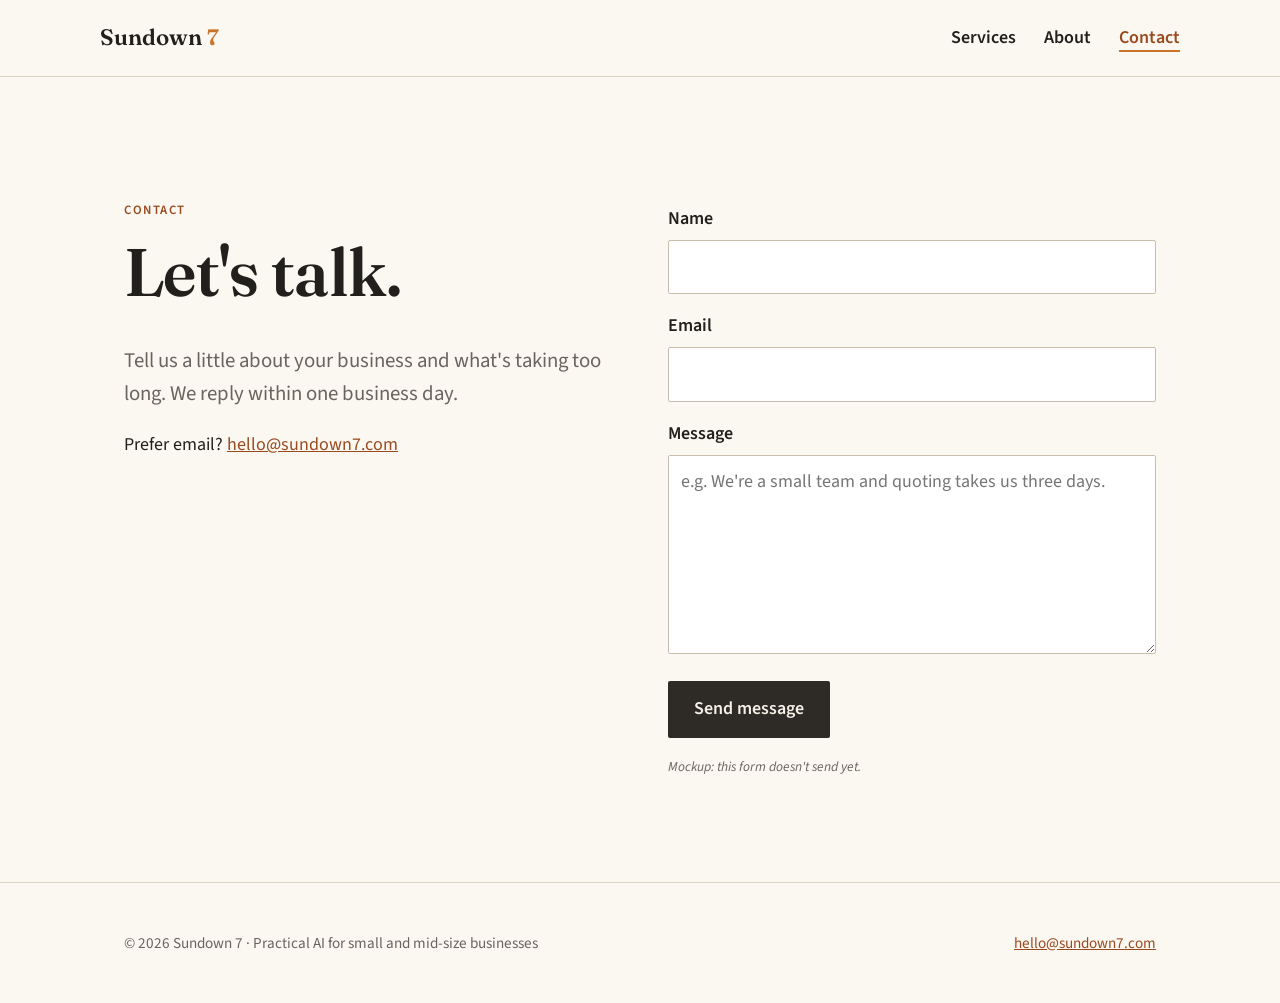
==== contact.html @ cc7113cd "Sundown 7 site" ====
<!doctype html><html lang="en"><head><meta charset="utf-8"><meta name="viewport" content="width=device-width,initial-scale=1"><title>Contact — Sundown 7</title><meta name="description" content="Sundown 7 helps small and mid-size businesses put AI to work on real, everyday tasks."><link rel="stylesheet" href="styles.css"></head><body>
<header><div class="wrap nav"><a class="logo" href="index.html">Sundown <span>7</span></a><nav><ul><li><a href="services.html">Services</a></li><li><a href="about.html">About</a></li><li><a href="contact.html" aria-current="page">Contact</a></li></ul></nav></div></header>
<main><section class="hero"><div class="wrap two"><div><p class="eyebrow">Contact</p><h1>Let's talk.</h1><p class="lede">Tell us a little about your business and what's taking too long. We reply within one business day.</p><p>Prefer email? <a href="mailto:hello@sundown7.com">hello@sundown7.com</a></p></div>
<form action="#" method="post"><label for="n">Name</label><input id="n" name="name" required autocomplete="name"><label for="e">Email</label><input id="e" type="email" name="email" required autocomplete="email"><label for="m">Message</label><textarea id="m" name="message" rows="6" required placeholder="e.g. We're a small team and quoting takes us three days."></textarea><p><button class="btn" type="submit">Send message</button></p><p class="note">Mockup: this form doesn't send yet.</p></form></div></section></main>
<footer><div class="wrap"><div>© 2026 Sundown 7 · Practical AI for small and mid-size businesses</div><div><a href="mailto:hello@sundown7.com">hello@sundown7.com</a></div></div></footer></body></html>
---- styles.css ----
@import url('https://fonts.googleapis.com/css2?family=Fraunces:opsz,wght@9..144,400;9..144,600&family=Source+Sans+3:wght@400;600&display=swap');
:root{--ink:#22201d;--char:#2e2b27;--cream:#f6f1e7;--paper:#fbf8f2;--amber:#c8742b;--rust:#9a4a1f;--muted:#6b645a;--line:#ddd3c2}
*{box-sizing:border-box}
body{margin:0;background:var(--paper);color:var(--ink);font:18px/1.6 "Source Sans 3",Georgia,sans-serif}
h1,h2,h3{font-family:Fraunces,Georgia,serif;font-weight:600;line-height:1.15;margin:0 0 .5em;letter-spacing:-.01em}
h1{font-size:clamp(2.4rem,6vw,4.2rem)}h2{font-size:clamp(1.7rem,3.5vw,2.4rem)}h3{font-size:1.3rem}
a{color:var(--rust)}
.wrap{max-width:1080px;margin:0 auto;padding:0 24px}
header{border-bottom:1px solid var(--line);background:var(--paper)}
.nav{display:flex;justify-content:space-between;align-items:center;padding:20px 0;flex-wrap:wrap;gap:12px}
.logo{font-family:Fraunces,serif;font-size:1.4rem;font-weight:600;color:var(--ink);text-decoration:none}
.logo span{color:var(--amber)}
.nav ul{list-style:none;display:flex;gap:28px;margin:0;padding:0}
.nav ul a{color:var(--ink);text-decoration:none;font-weight:600}
.nav ul a:hover,.nav ul a[aria-current]{color:var(--rust);border-bottom:2px solid var(--amber)}
.hero{padding:110px 0 90px}
.hero p.lede{font-size:1.3rem;max-width:36em;color:var(--muted)}
.eyebrow{text-transform:uppercase;letter-spacing:.12em;font-size:.8rem;font-weight:600;color:var(--rust);margin-bottom:1em}
.btn{display:inline-block;background:var(--char);color:var(--cream);padding:14px 26px;text-decoration:none;font-weight:600;border-radius:2px;border:0;font:inherit;font-weight:600;cursor:pointer}
.btn:hover{background:var(--rust)}
.btn.ghost{background:none;color:var(--ink);border-bottom:2px solid var(--amber);padding:14px 4px;margin-left:16px}
section{padding:80px 0}
.band{background:var(--cream);border-top:1px solid var(--line);border-bottom:1px solid var(--line)}
.grid{display:grid;grid-template-columns:repeat(auto-fit,minmax(230px,1fr));gap:40px}
.num{font-family:Fraunces,serif;color:var(--amber);font-size:1rem;display:block;margin-bottom:.4em}
.svc{display:grid;grid-template-columns:1fr 1.4fr;gap:48px;padding:56px 0;border-top:1px solid var(--line)}
.svc ul{padding-left:1.1em}.svc li{margin-bottom:.4em}
.meta{color:var(--muted);font-size:.95rem}
.two{display:grid;grid-template-columns:1fr 1fr;gap:56px}
.dark{background:var(--char);color:var(--cream)}.dark a{color:#e9a462}
.dark .btn{background:var(--amber);color:var(--ink)}
form label{display:block;font-weight:600;margin:18px 0 6px}
input,textarea{width:100%;padding:12px;border:1px solid #c9bea9;background:#fff;font:inherit;border-radius:2px}
input:focus,textarea:focus{outline:2px solid var(--amber);border-color:var(--amber)}
footer{padding:48px 0;color:var(--muted);font-size:.95rem;border-top:1px solid var(--line)}
footer .wrap{display:flex;justify-content:space-between;flex-wrap:wrap;gap:16px}
.note{font-size:.85rem;color:var(--muted);font-style:italic}
@media(max-width:720px){.svc,.two{grid-template-columns:1fr;gap:16px}.hero{padding:64px 0}section{padding:56px 0}.nav ul{gap:18px}.btn.ghost{margin-left:0;display:block}}
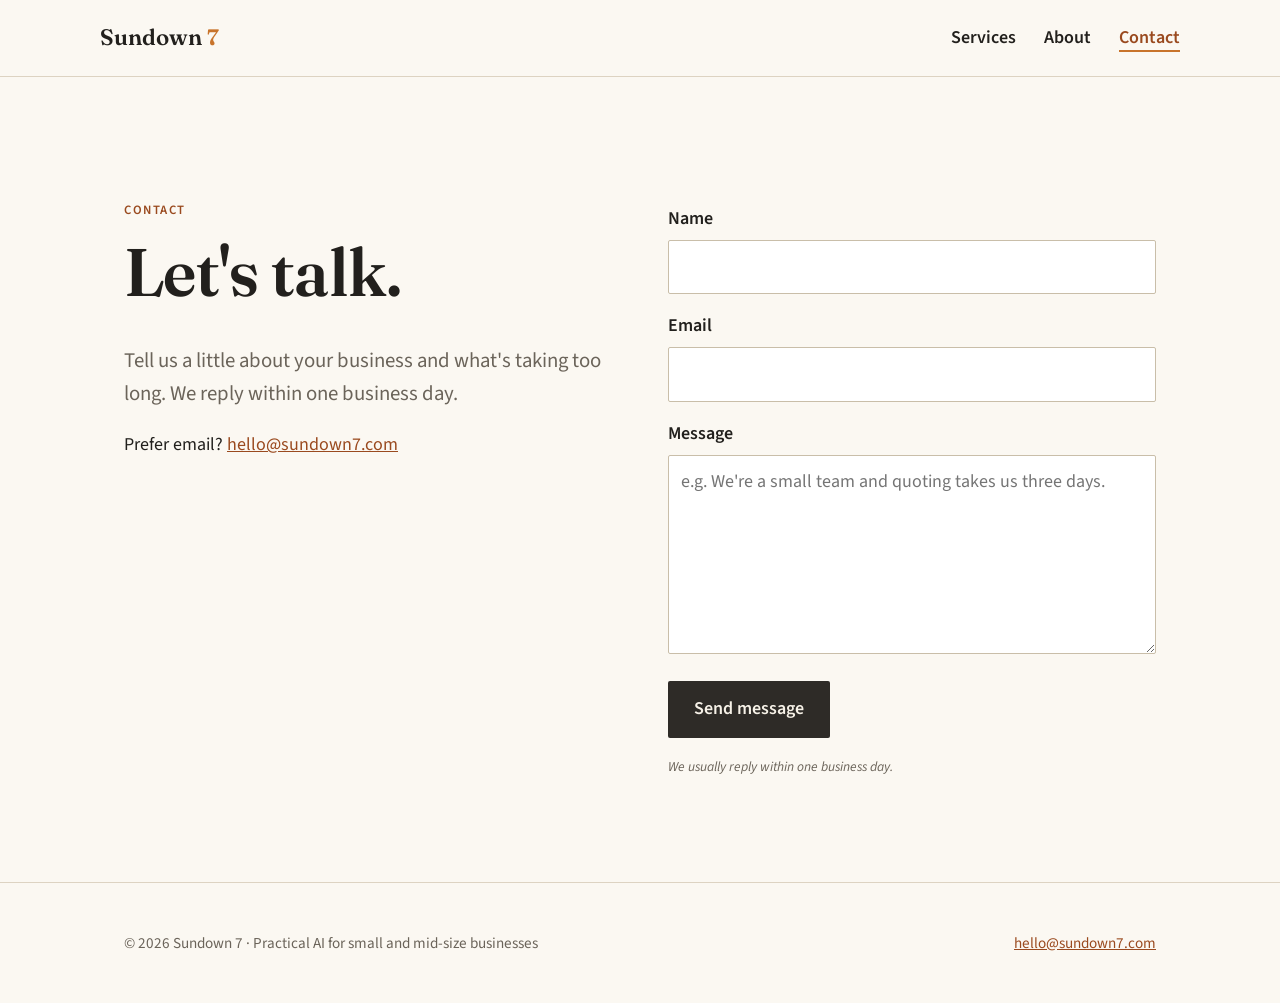
==== commit c4c8cc45: "Wire contact form" ====
--- a/contact.html
+++ b/contact.html
@@ -1,5 +1,5 @@
 <!doctype html><html lang="en"><head><meta charset="utf-8"><meta name="viewport" content="width=device-width,initial-scale=1"><title>Contact — Sundown 7</title><meta name="description" content="Sundown 7 helps small and mid-size businesses put AI to work on real, everyday tasks."><link rel="stylesheet" href="styles.css"></head><body>
 <header><div class="wrap nav"><a class="logo" href="index.html">Sundown <span>7</span></a><nav><ul><li><a href="services.html">Services</a></li><li><a href="about.html">About</a></li><li><a href="contact.html" aria-current="page">Contact</a></li></ul></nav></div></header>
 <main><section class="hero"><div class="wrap two"><div><p class="eyebrow">Contact</p><h1>Let's talk.</h1><p class="lede">Tell us a little about your business and what's taking too long. We reply within one business day.</p><p>Prefer email? <a href="mailto:hello@sundown7.com">hello@sundown7.com</a></p></div>
-<form action="#" method="post"><label for="n">Name</label><input id="n" name="name" required autocomplete="name"><label for="e">Email</label><input id="e" type="email" name="email" required autocomplete="email"><label for="m">Message</label><textarea id="m" name="message" rows="6" required placeholder="e.g. We're a small team and quoting takes us three days."></textarea><p><button class="btn" type="submit">Send message</button></p><p class="note">Mockup: this form doesn't send yet.</p></form></div></section></main>
+<form action="https://formsubmit.co/hello@sundown7.com" method="POST"><input type="hidden" name="_subject" value="New message from sundown7.com"><input type="hidden" name="_next" value="https://sundown7.com/thanks.html"><input type="hidden" name="_template" value="table"><input type="text" name="_honey" style="display:none" tabindex="-1" autocomplete="off"><label for="n">Name</label><input id="n" name="name" required autocomplete="name"><label for="e">Email</label><input id="e" type="email" name="email" required autocomplete="email"><label for="m">Message</label><textarea id="m" name="message" rows="6" required placeholder="e.g. We're a small team and quoting takes us three days."></textarea><p><button class="btn" type="submit">Send message</button></p><p class="note">We usually reply within one business day.</p></form></div></section></main>
 <footer><div class="wrap"><div>© 2026 Sundown 7 · Practical AI for small and mid-size businesses</div><div><a href="mailto:hello@sundown7.com">hello@sundown7.com</a></div></div></footer></body></html>
